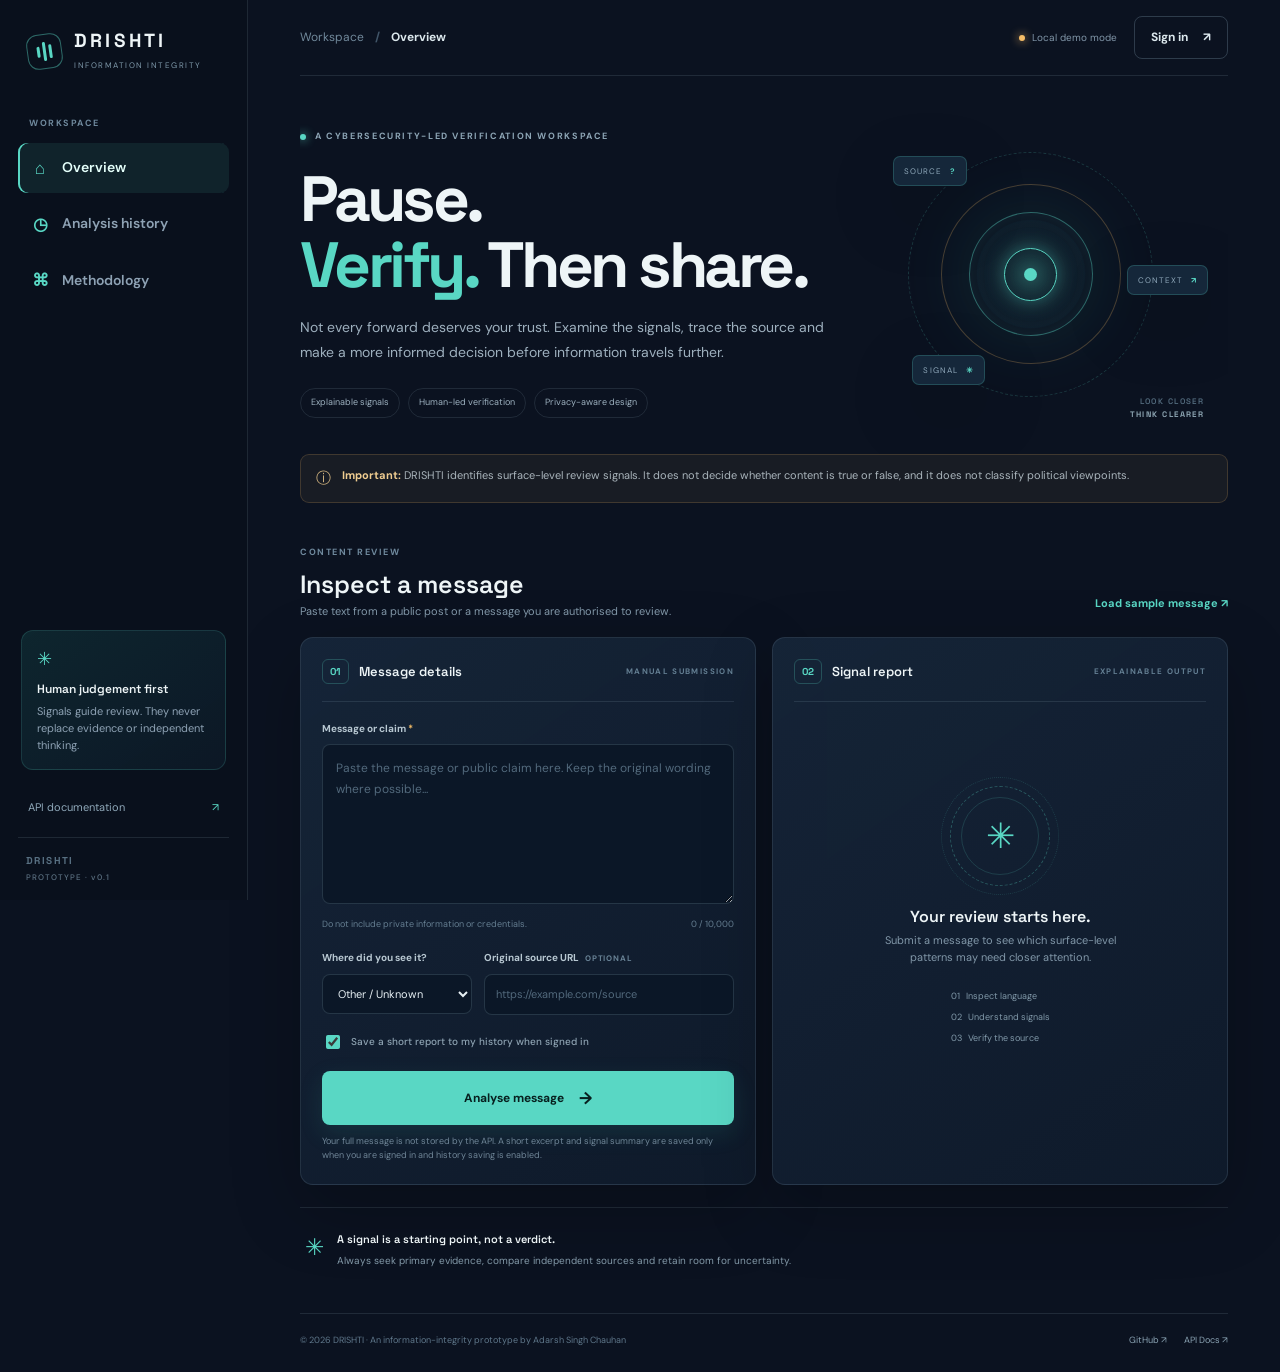
==== frontend/index.html @ ac2045a7 "feat: add responsive DRISHTI web workspace" ====
<!doctype html>
<html lang="en">
<head>
  <meta charset="utf-8">
  <meta name="viewport" content="width=device-width, initial-scale=1">
  <meta name="theme-color" content="#0b1220">
  <meta name="description" content="DRISHTI — an explainable information-integrity and cybersecurity signal analysis prototype.">
  <title>DRISHTI — Information Integrity Workspace</title>
  <link rel="preconnect" href="https://fonts.googleapis.com">
  <link rel="preconnect" href="https://fonts.gstatic.com" crossorigin>
  <link href="https://fonts.googleapis.com/css2?family=DM+Sans:wght@400;500;600;700&family=Space+Grotesk:wght@400;500;600;700&display=swap" rel="stylesheet">
  <link rel="stylesheet" href="styles.css">
</head>
<body>
  <div class="app-shell">
    <aside class="sidebar">
      <a class="brand" href="#top" aria-label="DRISHTI home">
        <span class="brand-mark"><i></i><i></i><i></i></span>
        <span><b>DRISHTI</b><small>INFORMATION INTEGRITY</small></span>
      </a>
      <div class="sidebar-label">WORKSPACE</div>
      <nav class="side-nav" aria-label="Main navigation">
        <button class="nav-link active" data-view="analysis"><span class="nav-icon">⌂</span> Overview</button>
        <button class="nav-link" data-view="history"><span class="nav-icon">◷</span> Analysis history</button>
        <button class="nav-link" data-view="method"><span class="nav-icon">⌘</span> Methodology</button>
      </nav>
      <div class="sidebar-bottom">
        <div class="privacy-card">
          <span class="privacy-icon">✳</span>
          <b>Human judgement first</b>
          <p>Signals guide review. They never replace evidence or independent thinking.</p>
        </div>
        <a class="docs-link" href="http://127.0.0.1:8000/docs" target="_blank" rel="noreferrer">API documentation <span>↗</span></a>
        <div class="sidebar-foot">DRISHTI <span>PROTOTYPE · v0.1</span></div>
      </div>
    </aside>

    <main class="main-content" id="top">
      <header class="topbar">
        <div class="breadcrumb"><span>Workspace</span><b>/</b><strong id="crumb-title">Overview</strong></div>
        <div class="top-actions">
          <span id="api-status" class="api-status"><i></i> Checking API</span>
          <button id="auth-open" class="button button-outline">Sign in <span>↗</span></button>
          <div id="user-chip" class="user-chip hidden"><span>●</span><b id="user-email">Signed in</b><button id="sign-out" aria-label="Sign out">×</button></div>
        </div>
      </header>

      <section class="view active" id="view-analysis">
        <div class="hero">
          <div class="hero-copy">
            <div class="eyebrow"><span class="eyebrow-dot"></span> A CYBERSECURITY-LED VERIFICATION WORKSPACE</div>
            <h1>Pause.<br><em>Verify.</em> Then share.</h1>
            <p>Not every forward deserves your trust. Examine the signals, trace the source and make a more informed decision before information travels further.</p>
            <div class="hero-pills"><span>Explainable signals</span><span>Human-led verification</span><span>Privacy-aware design</span></div>
          </div>
          <div class="hero-art" aria-hidden="true">
            <div class="orbit orbit-one"></div><div class="orbit orbit-two"></div>
            <div class="core-eye"><span class="eye-ring"></span><span class="eye-center"></span></div>
            <div class="float-tag tag-one">SOURCE <b>?</b></div>
            <div class="float-tag tag-two">CONTEXT <b>↗</b></div>
            <div class="float-tag tag-three">SIGNAL <b>✳</b></div>
            <div class="art-caption">LOOK CLOSER<br><b>THINK CLEARER</b></div>
          </div>
        </div>

        <div class="notice"><span>ⓘ</span><p><b>Important:</b> DRISHTI identifies surface-level review signals. It does not decide whether content is true or false, and it does not classify political viewpoints.</p></div>

        <div class="section-heading">
          <div><span class="section-kicker">CONTENT REVIEW</span><h2>Inspect a message</h2><p>Paste text from a public post or a message you are authorised to review.</p></div>
          <button id="sample-button" class="text-button">Load sample message <span>↗</span></button>
        </div>

        <div class="analysis-grid">
          <section class="panel input-panel">
            <div class="panel-head"><div><span class="step-number">01</span><b>Message details</b></div><span class="micro-label">MANUAL SUBMISSION</span></div>
            <form id="analysis-form">
              <label for="content">Message or claim <span class="required">*</span></label>
              <textarea id="content" minlength="20" maxlength="10000" required placeholder="Paste the message or public claim here. Keep the original wording where possible..."></textarea>
              <div class="field-meta"><span>Do not include private information or credentials.</span><span id="char-count">0 / 10,000</span></div>
              <div class="form-row">
                <div class="field-group"><label for="platform">Where did you see it?</label><select id="platform"><option value="whatsapp">WhatsApp</option><option value="instagram">Instagram</option><option value="telegram">Telegram</option><option value="facebook">Facebook</option><option value="x">X / Twitter</option><option value="web">Website</option><option value="other" selected>Other / Unknown</option></select></div>
                <div class="field-group"><label for="source-url">Original source URL <span class="optional">OPTIONAL</span></label><input id="source-url" type="url" placeholder="https://example.com/source"></div>
              </div>
              <label class="check-row"><input id="save-history" type="checkbox" checked><span>Save a short report to my history when signed in</span></label>
              <button class="button button-primary analyze-button" type="submit"><span>Analyse message</span><b>→</b></button>
              <p class="form-foot">Your full message is not stored by the API. A short excerpt and signal summary are saved only when you are signed in and history saving is enabled.</p>
            </form>
          </section>

          <section class="panel result-panel" aria-live="polite">
            <div class="panel-head"><div><span class="step-number">02</span><b>Signal report</b></div><span class="micro-label">EXPLAINABLE OUTPUT</span></div>
            <div id="empty-report" class="empty-report">
              <div class="empty-graphic"><span>✳</span><i></i><b></b></div>
              <h3>Your review starts here.</h3>
              <p>Submit a message to see which surface-level patterns may need closer attention.</p>
              <div class="empty-points"><span>01 &nbsp; Inspect language</span><span>02 &nbsp; Understand signals</span><span>03 &nbsp; Verify the source</span></div>
            </div>
            <div id="report" class="report hidden">
              <div class="score-row">
                <div class="score-gauge" id="score-gauge"><div><strong id="score-value">0</strong><small>/ 100</small></div></div>
                <div class="score-copy"><span class="micro-label">REVIEW PRIORITY</span><h3 id="priority-label">Needs review</h3><p id="result-summary"></p></div>
              </div>
              <div class="report-divider"></div>
              <div class="report-section-title"><b>Detected indicators</b><span id="indicator-count">0 signals</span></div>
              <div id="indicator-list" class="indicator-list"></div>
              <div class="report-divider"></div>
              <div class="report-section-title"><b>What to verify next</b><span>CHECKLIST</span></div>
              <ul id="check-list" class="check-list"></ul>
              <div class="report-disclaimer" id="report-disclaimer"></div>
              <div class="report-source" id="report-source"></div>
            </div>
          </section>
        </div>
        <div class="bottom-note"><span>✳</span><div><b>A signal is a starting point, not a verdict.</b><p>Always seek primary evidence, compare independent sources and retain room for uncertainty.</p></div></div>
      </section>

      <section class="view" id="view-history">
        <div class="page-intro"><span class="section-kicker">YOUR WORKSPACE</span><h1>Analysis <em>history.</em></h1><p>Saved reports belong to your account. Sign in to review or remove them.</p></div>
        <div class="panel history-panel">
          <div class="panel-head"><div><span class="step-number">03</span><b>Saved reports</b></div><button id="refresh-history" class="text-button">Refresh ↻</button></div>
          <div id="history-content" class="history-content"><div class="history-empty"><span>◷</span><b>No saved reports loaded</b><p>Sign in and refresh to view your analysis history.</p></div></div>
        </div>
      </section>

      <section class="view" id="view-method">
        <div class="page-intro"><span class="section-kicker">TRANSPARENCY BY DESIGN</span><h1>Understand the <em>signals.</em></h1><p>DRISHTI's current baseline is intentionally simple and explainable. Learn what it can—and cannot—tell you.</p></div>
        <div class="method-grid">
          <article class="panel method-card"><span class="method-icon">↗</span><h3>Urgency & sharing pressure</h3><p>Looks for language that pressures readers to act immediately or forward a message widely.</p><small>Surface-level language pattern</small></article>
          <article class="panel method-card"><span class="method-icon">⌁</span><h3>Authority & forwarding claims</h3><p>Highlights authority references without an in-text source and markers that suggest the original context may be missing.</p><small>Source context is not verified</small></article>
          <article class="panel method-card"><span class="method-icon">!</span><h3>Panic & formatting signals</h3><p>Surfaces alarm-oriented wording, unusually high capitalisation and repeated emphatic punctuation.</p><small>Not evidence of falsity</small></article>
          <article class="panel method-card"><span class="method-icon">◎</span><h3>Link review</h3><p>Recognises selected common URL shorteners so readers know to inspect the destination safely.</p><small>No malware scan is performed</small></article>
        </div>
        <div class="panel method-warning"><span>ⓘ</span><div><b>What the score means</b><p>The score is a triage aid based on matched rules. It is not a probability, credibility rating, fact-check result or judgement about a person, party or ideology. New models must be evaluated for false positives and bias before use.</p></div></div>
        <div class="method-flow"><span>SUBMIT</span><b>→</b><span>INSPECT</span><b>→</b><span>EXPLAIN</span><b>→</b><span>VERIFY</span><b>→</b><span>DECIDE</span></div>
      </section>

      <footer class="footer"><span>© 2026 DRISHTI · An information-integrity prototype by Adarsh Singh Chauhan</span><span><a href="https://github.com/Adarsh-Singh-Chauhan/dristhi" target="_blank" rel="noreferrer">GitHub ↗</a><a href="http://127.0.0.1:8000/docs" target="_blank" rel="noreferrer">API Docs ↗</a></span></footer>
    </main>
  </div>

  <dialog id="auth-dialog" class="auth-dialog">
    <form id="auth-form" method="dialog">
      <button type="button" id="auth-close" class="dialog-close" aria-label="Close">×</button>
      <span class="section-kicker">YOUR DRISHTI ACCOUNT</span>
      <h2 id="auth-title">Welcome <em>back.</em></h2>
      <p id="auth-description">Sign in to save your analysis history.</p>
      <label for="auth-email">Email address</label><input id="auth-email" type="email" autocomplete="email" required placeholder="you@example.com">
      <label for="auth-password">Password</label><input id="auth-password" type="password" autocomplete="current-password" minlength="8" required placeholder="At least 8 characters">
      <button id="auth-submit" class="button button-primary" type="submit">Sign in →</button>
      <p class="auth-switch"><span id="auth-switch-label">New to DRISHTI?</span> <button type="button" id="auth-mode-toggle">Create an account</button></p>
      <p id="auth-message" class="auth-message" role="status"></p>
    </form>
  </dialog>

  <div id="toast" class="toast" role="status" aria-live="polite"></div>
  <script src="app.js"></script>
</body>
</html>
---- frontend/styles.css ----
:root{--bg:#0b1220;--surface:#111d2e;--surface-2:#15243a;--line:rgba(169,197,218,.13);--text:#eef5f7;--muted:#8ea2b4;--teal:#59d7c4;--teal-dark:#158a83;--amber:#f6bd67;--red:#ef8b80;--shadow:0 24px 70px rgba(0,0,0,.23)}
*{box-sizing:border-box}html{scroll-behavior:smooth}body{margin:0;background:var(--bg);color:var(--text);font-family:"DM Sans",sans-serif;font-size:14px;line-height:1.55}button,input,textarea,select{font:inherit}button{cursor:pointer}a{color:inherit;text-decoration:none}.app-shell{min-height:100vh}.sidebar{width:248px;position:fixed;inset:0 auto 0 0;background:#09101c;border-right:1px solid var(--line);padding:28px 18px 18px;display:flex;flex-direction:column;z-index:5}.brand{display:flex;align-items:center;gap:12px;padding:0 9px 42px}.brand b{font:700 19px "Space Grotesk";letter-spacing:.17em;display:block}.brand small{font-size:8px;letter-spacing:.19em;color:#7f99aa}.brand-mark{width:35px;height:35px;border:1px solid rgba(89,215,196,.45);border-radius:11px;display:flex;align-items:center;justify-content:center;gap:3px;transform:rotate(-8deg)}.brand-mark i{width:3px;border-radius:3px;background:var(--teal);display:block}.brand-mark i:nth-child(1){height:11px}.brand-mark i:nth-child(2){height:19px}.brand-mark i:nth-child(3){height:14px}.sidebar-label,.section-kicker,.micro-label{font-size:9px;letter-spacing:.17em;color:#6f899d;font-weight:700}.sidebar-label{padding:0 11px 12px}.side-nav{display:grid;gap:6px}.nav-link{border:0;background:transparent;text-align:left;padding:12px;border-radius:9px;color:#8ea2b4;font-weight:600;display:flex;align-items:center;gap:12px;transition:.2s}.nav-link:hover,.nav-link.active{background:rgba(89,215,196,.09);color:#e4fffa}.nav-link.active{box-shadow:inset 2px 0 var(--teal)}.nav-icon{font-size:17px;width:20px;text-align:center;color:var(--teal)}.sidebar-bottom{margin-top:auto}.privacy-card{background:linear-gradient(145deg,rgba(30,105,103,.25),rgba(20,41,61,.3));border:1px solid rgba(89,215,196,.17);padding:15px;border-radius:12px;margin:0 3px 18px}.privacy-icon{color:var(--teal);font-size:18px}.privacy-card b{display:block;font:600 12px "Space Grotesk";margin-top:7px}.privacy-card p{color:#8ea2b4;font-size:11px;margin:6px 0 0;line-height:1.55}.docs-link{display:flex;justify-content:space-between;color:#8fa8b9;padding:11px 10px;font-size:11px}.docs-link span{color:var(--teal)}.sidebar-foot{border-top:1px solid var(--line);padding:16px 8px 0;margin-top:10px;color:#587082;font:700 10px "Space Grotesk";letter-spacing:.14em}.sidebar-foot span{display:block;font:500 8px "DM Sans";letter-spacing:.13em;margin-top:5px;color:#5d7283}.main-content{margin-left:248px;max-width:1800px;padding:0 52px}.topbar{height:76px;border-bottom:1px solid var(--line);display:flex;align-items:center;justify-content:space-between}.breadcrumb{display:flex;gap:11px;color:#71899b;font-size:12px}.breadcrumb b{color:#415568}.breadcrumb strong{color:#dbe7ec}.top-actions{display:flex;align-items:center;gap:17px}.api-status{font-size:10px;color:#8196a8;display:flex;align-items:center;gap:7px}.api-status i{width:6px;height:6px;border-radius:50%;background:#e6b461;box-shadow:0 0 10px #e6b461}.api-status.online i{background:var(--teal);box-shadow:0 0 10px var(--teal)}.api-status.offline i{background:var(--amber);box-shadow:0 0 10px var(--amber)}.button{border:0;border-radius:8px;padding:11px 16px;font-weight:700;font-size:12px;display:inline-flex;align-items:center;justify-content:center;gap:15px;transition:transform .2s,background .2s}.button:hover{transform:translateY(-2px)}.button-outline{background:transparent;border:1px solid rgba(151,183,201,.25);color:#dce8ed}.button-outline:hover{border-color:var(--teal)}.button-primary{background:var(--teal);color:#07201f;box-shadow:0 8px 24px rgba(51,191,171,.13)}.button-primary:hover{background:#7ce7d5}.hidden{display:none!important}.user-chip{display:flex;align-items:center;gap:9px;background:var(--surface-2);border:1px solid var(--line);border-radius:20px;padding:6px 9px;color:var(--teal);font-size:11px}.user-chip b{font-weight:600;color:#cbdce4;max-width:150px;overflow:hidden;text-overflow:ellipsis}.user-chip button{border:0;background:none;color:#8ea2b4;font-size:18px}.hero{display:grid;grid-template-columns:1.15fr .85fr;min-height:340px;padding:48px 0 30px;align-items:center;overflow:hidden}.hero-copy{position:relative;z-index:1}.eyebrow{font-size:9px;letter-spacing:.18em;color:#8da5b5;font-weight:700;display:flex;align-items:center;gap:9px}.eyebrow-dot{height:6px;width:6px;border-radius:50%;background:var(--teal);box-shadow:0 0 10px var(--teal)}h1,h2,h3,p{margin-top:0}.hero h1,.page-intro h1{font:700 clamp(43px,5vw,68px)/1.03 "Space Grotesk";letter-spacing:-.055em;margin:23px 0 16px}.hero h1 em,.page-intro h1 em,.auth-dialog h2 em{font-style:normal;color:var(--teal)}.hero-copy>p:not(.eyebrow){max-width:570px;color:#9eb0be;font-size:14px;line-height:1.8}.hero-pills{display:flex;flex-wrap:wrap;gap:8px;margin-top:23px}.hero-pills span{border:1px solid var(--line);border-radius:99px;padding:7px 10px;font-size:9px;color:#9db1bf}.hero-art{height:300px;position:relative;display:grid;place-items:center}.orbit{position:absolute;border:1px solid rgba(89,215,196,.19);border-radius:50%;transform:rotate(-22deg)}.orbit-one{width:245px;height:245px;border-style:dashed;animation:spin 32s linear infinite}.orbit-two{width:180px;height:180px;border-color:rgba(246,189,103,.25);animation:spin 24s linear infinite reverse}.core-eye{width:124px;height:124px;border:1px solid rgba(89,215,196,.44);border-radius:50%;background:radial-gradient(circle,rgba(89,215,196,.18),rgba(21,43,59,.25) 62%,transparent 64%);display:grid;place-items:center;box-shadow:0 0 75px rgba(57,205,183,.12),inset 0 0 28px rgba(89,215,196,.12);animation:pulse 4s ease-in-out infinite}.eye-ring{height:53px;width:53px;border:1px solid var(--teal);border-radius:50%;display:block;position:absolute;box-shadow:0 0 20px rgba(89,215,196,.35)}.eye-center{height:13px;width:13px;background:var(--teal);border-radius:50%;box-shadow:0 0 22px var(--teal)}.float-tag{position:absolute;background:#15273a;border:1px solid rgba(89,215,196,.22);padding:8px 10px;border-radius:7px;font-size:8px;letter-spacing:.13em;color:#8fa8ba;box-shadow:var(--shadow)}.float-tag b{color:var(--teal);margin-left:5px}.tag-one{top:32px;left:15%}.tag-two{right:5%;top:47%}.tag-three{bottom:39px;left:20%}.art-caption{position:absolute;bottom:2px;right:6%;color:#536b7d;font:600 8px/1.7 "Space Grotesk";letter-spacing:.18em;text-align:right}.art-caption b{color:#8ca4b1}.notice{border:1px solid rgba(246,189,103,.18);background:rgba(246,189,103,.055);border-radius:9px;padding:12px 15px;display:flex;align-items:flex-start;gap:11px;color:#d2b47f}.notice>span{font-size:15px}.notice p{font-size:11px;color:#a9b4bb;margin:0;line-height:1.6}.notice b{color:#f0cd91}.section-heading{display:flex;align-items:flex-end;justify-content:space-between;margin:37px 0 17px}.section-heading h2{font:600 25px "Space Grotesk";margin:6px 0 3px}.section-heading p{color:#8399aa;font-size:11px;margin:0}.text-button{border:0;background:none;color:var(--teal);font-weight:700;font-size:11px;padding:8px 0}.text-button:hover{color:#9df4e5}.analysis-grid{display:grid;grid-template-columns:1fr 1fr;gap:16px}.panel{background:linear-gradient(145deg,rgba(22,37,57,.94),rgba(15,27,43,.96));border:1px solid var(--line);border-radius:13px;box-shadow:var(--shadow)}.input-panel,.result-panel{padding:21px}.panel-head{display:flex;align-items:center;justify-content:space-between;padding-bottom:17px;border-bottom:1px solid var(--line);margin-bottom:19px}.panel-head>div{display:flex;align-items:center;gap:10px}.panel-head b{font:600 13px "Space Grotesk"}.step-number{font:700 10px "Space Grotesk";color:var(--teal);border:1px solid rgba(89,215,196,.25);border-radius:6px;padding:5px 7px}.micro-label{font-size:8px;color:#647f93}.input-panel label,.auth-dialog label{display:block;font-size:10px;font-weight:700;color:#b8c8d2;margin:0 0 8px}.required{color:var(--amber)}textarea,input,select{width:100%;background:#0b1727;color:#e6eff3;border:1px solid rgba(151,183,201,.19);border-radius:8px;outline:none;transition:border .2s,box-shadow .2s}textarea:focus,input:focus,select:focus{border-color:rgba(89,215,196,.7);box-shadow:0 0 0 3px rgba(89,215,196,.08)}textarea{min-height:160px;resize:vertical;padding:13px;font-size:12px;line-height:1.7}textarea::placeholder,input::placeholder{color:#52697c}.field-meta{display:flex;justify-content:space-between;color:#647d90;font-size:9px;margin:7px 0 18px}.form-row{display:grid;grid-template-columns:.75fr 1.25fr;gap:12px}.field-group input,.field-group select,.auth-dialog input{padding:11px;font-size:11px}.optional{font-size:8px;color:#698396;margin-left:4px;letter-spacing:.1em}.check-row{display:flex!important;align-items:center;gap:8px;margin:17px 0!important;color:#8fa4b3!important;font-size:10px!important;font-weight:500!important}.check-row input{width:14px;height:14px;accent-color:var(--teal)}.analyze-button{width:100%;padding:14px;margin-top:2px}.analyze-button b{font-size:17px}.form-foot{font-size:9px!important;line-height:1.55!important;color:#6f8597!important;margin:10px 0 0!important}.empty-report{min-height:390px;display:flex;align-items:center;justify-content:center;flex-direction:column;text-align:center;padding:15px}.empty-graphic{height:100px;width:100px;border:1px dashed rgba(89,215,196,.3);border-radius:50%;display:grid;place-items:center;position:relative;margin-bottom:15px}.empty-graphic span{font-size:35px;color:var(--teal);animation:pulse 3s infinite}.empty-graphic i,.empty-graphic b{position:absolute;border:1px solid rgba(89,215,196,.17);border-radius:50%;inset:10px}.empty-graphic b{inset:-10px;border-style:dotted}.empty-report h3{font:600 16px "Space Grotesk";margin:5px 0}.empty-report>p{font-size:11px;color:#8197a8;max-width:260px}.empty-points{display:grid;gap:7px;margin-top:13px;text-align:left;color:#8199a9;font-size:9px}.score-row{display:flex;align-items:center;gap:17px}.score-gauge{width:108px;height:108px;flex-shrink:0;border-radius:50%;display:grid;place-items:center;background:conic-gradient(var(--teal) 0deg,rgba(123,150,169,.13) 0deg);position:relative}.score-gauge:before{content:"";position:absolute;inset:8px;background:#14243a;border-radius:50%}.score-gauge>div{position:relative;text-align:center}.score-gauge strong{font:700 27px "Space Grotesk";display:block}.score-gauge small{font-size:9px;color:#829aab}.score-copy h3{font:600 18px "Space Grotesk";margin:4px 0}.score-copy p{font-size:10px;color:#92a6b4;line-height:1.55;margin:0}.report-divider{height:1px;background:var(--line);margin:18px 0}.report-section-title{display:flex;justify-content:space-between;align-items:center;margin-bottom:10px}.report-section-title b{font:600 11px "Space Grotesk"}.report-section-title span{font-size:8px;color:#70899b;letter-spacing:.1em}.indicator-list{display:grid;gap:8px}.indicator-item{background:rgba(9,20,34,.55);border:1px solid rgba(151,183,201,.1);border-radius:8px;padding:10px}.indicator-top{display:flex;justify-content:space-between;gap:12px}.indicator-top b{font-size:10px}.indicator-top span{color:var(--amber);font-size:9px}.indicator-item p{font-size:9px;color:#8da3b2;margin:5px 0 0;line-height:1.5}.no-indicators{font-size:10px;color:#8da3b2;padding:10px 0}.check-list{padding-left:17px;color:#9aafbd;font-size:10px;display:grid;gap:7px}.check-list li::marker{color:var(--teal)}.report-disclaimer{background:rgba(246,189,103,.055);border:1px solid rgba(246,189,103,.14);border-radius:7px;padding:10px;color:#b6a47e;font-size:9px;line-height:1.55}.report-source{font-size:8px;color:#647d90;margin-top:8px}.bottom-note{display:flex;gap:13px;align-items:center;border-top:1px solid var(--line);padding:20px 5px;margin-top:22px}.bottom-note>span{font-size:23px;color:var(--teal)}.bottom-note b{font:600 11px "Space Grotesk"}.bottom-note p{font-size:10px;color:#8399a8;margin:3px 0 0}.view{display:none;padding-bottom:25px}.view.active{display:block}.page-intro{padding:54px 0 28px}.page-intro h1{font:700 50px/1.05 "Space Grotesk";letter-spacing:-.05em;margin:15px 0 8px}.page-intro h1 em,.auth-dialog h2 em{font-style:normal;color:var(--teal)}.page-intro p{color:#8ea4b3;font-size:13px}.history-panel{padding:22px}.history-content{min-height:230px}.history-empty{min-height:220px;display:grid;place-content:center;text-align:center;color:#7891a4}.history-empty>span{font-size:28px;color:var(--teal)}.history-empty b{font:600 14px "Space Grotesk";color:#d1e0e5;margin:9px 0 3px}.history-empty p{font-size:11px}.history-list{display:grid;gap:10px}.history-item{display:grid;grid-template-columns:1fr auto;gap:15px;align-items:center;padding:13px;border:1px solid var(--line);border-radius:9px;background:rgba(7,17,29,.35)}.history-item b{font-size:11px}.history-item p{color:#849aaa;font-size:10px;margin:4px 0}.history-meta{font-size:8px;color:#668095;letter-spacing:.1em}.history-actions{display:flex;align-items:center;gap:12px}.history-score{font:700 15px "Space Grotesk";color:var(--teal)}.delete-history{background:transparent;border:1px solid var(--line);color:#a5b6c0;border-radius:6px;padding:6px 8px;font-size:9px}.method-grid{display:grid;grid-template-columns:1fr 1fr;gap:14px}.method-card{padding:22px}.method-icon{display:grid;place-items:center;width:38px;height:38px;border-radius:10px;background:rgba(89,215,196,.1);color:var(--teal);font-size:19px}.method-card h3{font:600 15px "Space Grotesk";margin:16px 0 7px}.method-card p{font-size:11px;line-height:1.65;color:#91a6b4;min-height:58px}.method-card small{font-size:8px;letter-spacing:.12em;color:#648197;text-transform:uppercase}.method-warning{padding:17px;display:flex;gap:13px;margin-top:15px;border-color:rgba(246,189,103,.17)}.method-warning>span{color:var(--amber);font-size:17px}.method-warning b{font:600 12px "Space Grotesk"}.method-warning p{font-size:10px;color:#91a5b2;margin:5px 0 0;line-height:1.65}.method-flow{display:flex;align-items:center;justify-content:center;gap:15px;color:#8aa3b4;font:700 9px "Space Grotesk";letter-spacing:.12em;padding:30px 0}.method-flow b{color:var(--teal);font-size:15px}.footer{display:flex;align-items:center;justify-content:space-between;border-top:1px solid var(--line);padding:20px 0 24px;color:#5f778a;font-size:9px}.footer>span:last-child{display:flex;gap:17px}.footer a{color:#8ba3b3}.footer a:hover{color:var(--teal)}.auth-dialog{width:min(420px,calc(100vw - 28px));border:1px solid rgba(89,215,196,.25);border-radius:15px;background:#101e30;color:var(--text);padding:30px;box-shadow:0 30px 100px rgba(0,0,0,.55)}.auth-dialog::backdrop{background:rgba(2,8,16,.78);backdrop-filter:blur(6px)}.dialog-close{position:absolute;right:17px;top:13px;border:0;background:none;color:#9cb0bd;font-size:24px}.auth-dialog h2{font:700 30px "Space Grotesk";margin:14px 0 4px}.auth-dialog>form>p{font-size:11px;color:#8fa5b3}.auth-dialog label{margin-top:18px}.auth-dialog input{margin-bottom:3px}.auth-dialog .button{width:100%;margin-top:18px}.auth-switch{text-align:center;margin-top:17px}.auth-switch button{border:0;background:none;color:var(--teal);font-weight:700;font-size:10px}.auth-message{min-height:16px!important;text-align:center;color:var(--amber)!important}.toast{position:fixed;right:24px;bottom:24px;background:#20384a;border:1px solid rgba(89,215,196,.25);border-radius:9px;padding:12px 16px;color:#d9f4ed;font-size:11px;box-shadow:var(--shadow);opacity:0;transform:translateY(12px);transition:.25s;pointer-events:none;z-index:20}.toast.show{opacity:1;transform:translateY(0)}
@keyframes spin{to{transform:rotate(338deg)}}@keyframes pulse{0%,100%{transform:scale(1);opacity:1}50%{transform:scale(1.04);opacity:.75}}
@media(max-width:1100px){.main-content{padding:0 30px}.sidebar{width:220px}.main-content{margin-left:220px}.analysis-grid{grid-template-columns:1fr}.result-panel{min-height:300px}.empty-report{min-height:260px}.hero{grid-template-columns:1.2fr .8fr}.hero-art{transform:scale(.85)}}
@media(max-width:760px){.sidebar{position:relative;width:auto;height:auto;inset:auto;padding:14px 18px;display:block;border-right:0;border-bottom:1px solid var(--line)}.brand{padding:0 0 13px}.sidebar-label,.sidebar-bottom{display:none}.side-nav{display:flex;overflow:auto;gap:6px}.nav-link{white-space:nowrap;padding:8px 11px;font-size:10px}.nav-icon{font-size:13px}.main-content{margin:0;padding:0 18px}.topbar{height:60px}.breadcrumb{font-size:10px}.api-status{display:none}.button-outline{padding:8px 11px}.hero{grid-template-columns:1fr;padding:36px 0 20px;min-height:0}.hero h1{font-size:52px}.hero-art{height:220px;transform:none}.orbit-one{width:190px;height:190px}.orbit-two{width:140px;height:140px}.core-eye{width:100px;height:100px}.section-heading{align-items:flex-start;gap:12px}.section-heading h2{font-size:21px}.section-heading>div p{max-width:270px}.form-row{grid-template-columns:1fr}.input-panel,.result-panel{padding:16px}.page-intro{padding:38px 0 20px}.page-intro h1{font-size:40px}.method-grid{grid-template-columns:1fr}.method-flow{flex-wrap:wrap;gap:9px;font-size:8px}.footer{display:grid;gap:10px}.history-item{grid-template-columns:1fr}.history-actions{justify-content:flex-end}.user-chip b{max-width:90px}}
@media(prefers-reduced-motion:reduce){*,*::before,*::after{scroll-behavior:auto!important;animation-duration:.01ms!important;animation-iteration-count:1!important;transition-duration:.01ms!important}}
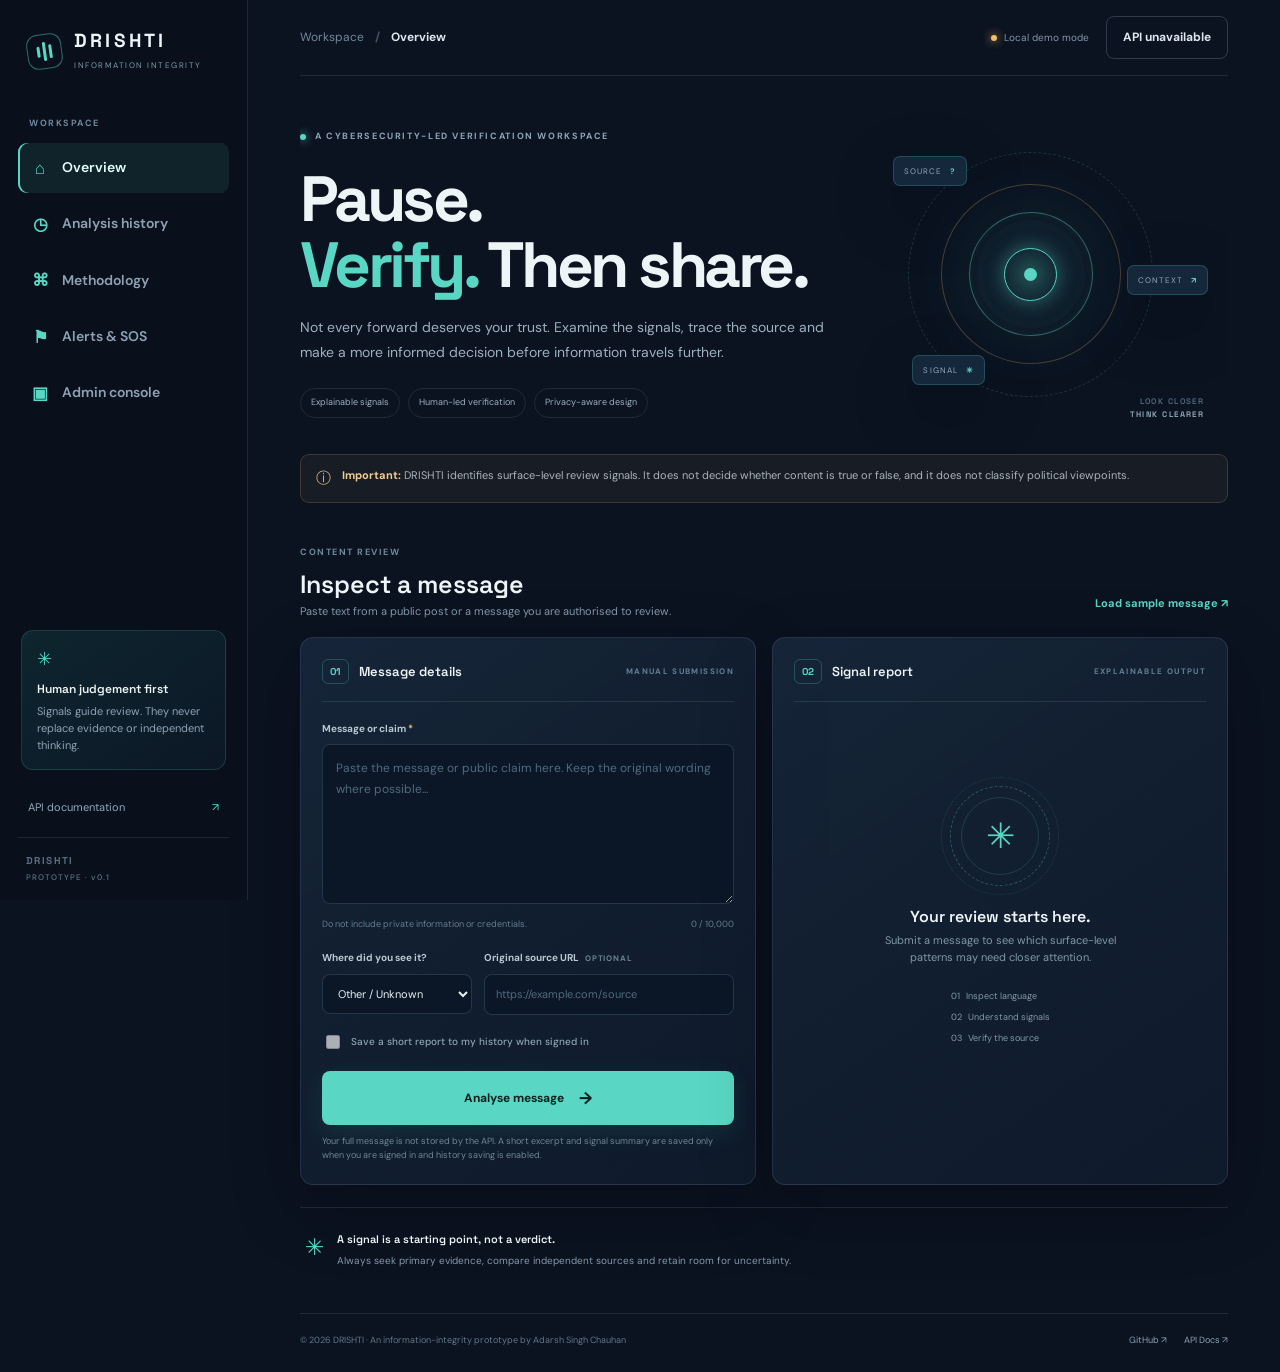
==== commit 2028727c: "Add alerts SOS and admin navigation" ====
--- a/frontend/index.html
+++ b/frontend/index.html
@@ -23,6 +23,8 @@
         <button class="nav-link active" data-view="analysis"><span class="nav-icon">⌂</span> Overview</button>
         <button class="nav-link" data-view="history"><span class="nav-icon">◷</span> Analysis history</button>
         <button class="nav-link" data-view="method"><span class="nav-icon">⌘</span> Methodology</button>
+        <a class="nav-link" href="alerts.html"><span class="nav-icon">⚑</span> Alerts &amp; SOS</a>
+        <a class="nav-link" href="admin.html"><span class="nav-icon">▣</span> Admin console</a>
       </nav>
       <div class="sidebar-bottom">
         <div class="privacy-card">
@@ -30,7 +32,7 @@
           <b>Human judgement first</b>
           <p>Signals guide review. They never replace evidence or independent thinking.</p>
         </div>
-        <a class="docs-link" href="http://127.0.0.1:8000/docs" target="_blank" rel="noreferrer">API documentation <span>↗</span></a>
+        <a class="docs-link" href="/docs" target="_blank" rel="noreferrer">API documentation <span>↗</span></a>
         <div class="sidebar-foot">DRISHTI <span>PROTOTYPE · v0.1</span></div>
       </div>
     </aside>
@@ -134,7 +136,7 @@
         <div class="method-flow"><span>SUBMIT</span><b>→</b><span>INSPECT</span><b>→</b><span>EXPLAIN</span><b>→</b><span>VERIFY</span><b>→</b><span>DECIDE</span></div>
       </section>
 
-      <footer class="footer"><span>© 2026 DRISHTI · An information-integrity prototype by Adarsh Singh Chauhan</span><span><a href="https://github.com/Adarsh-Singh-Chauhan/dristhi" target="_blank" rel="noreferrer">GitHub ↗</a><a href="http://127.0.0.1:8000/docs" target="_blank" rel="noreferrer">API Docs ↗</a></span></footer>
+      <footer class="footer"><span>© 2026 DRISHTI · An information-integrity prototype by Adarsh Singh Chauhan</span><span><a href="https://github.com/Adarsh-Singh-Chauhan/dristhi" target="_blank" rel="noreferrer">GitHub ↗</a><a href="/docs" target="_blank" rel="noreferrer">API Docs ↗</a></span></footer>
     </main>
   </div>
 
@@ -153,6 +155,7 @@
   </dialog>
 
   <div id="toast" class="toast" role="status" aria-live="polite"></div>
+  <script src="config.js"></script>
   <script src="app.js"></script>
 </body>
 </html>
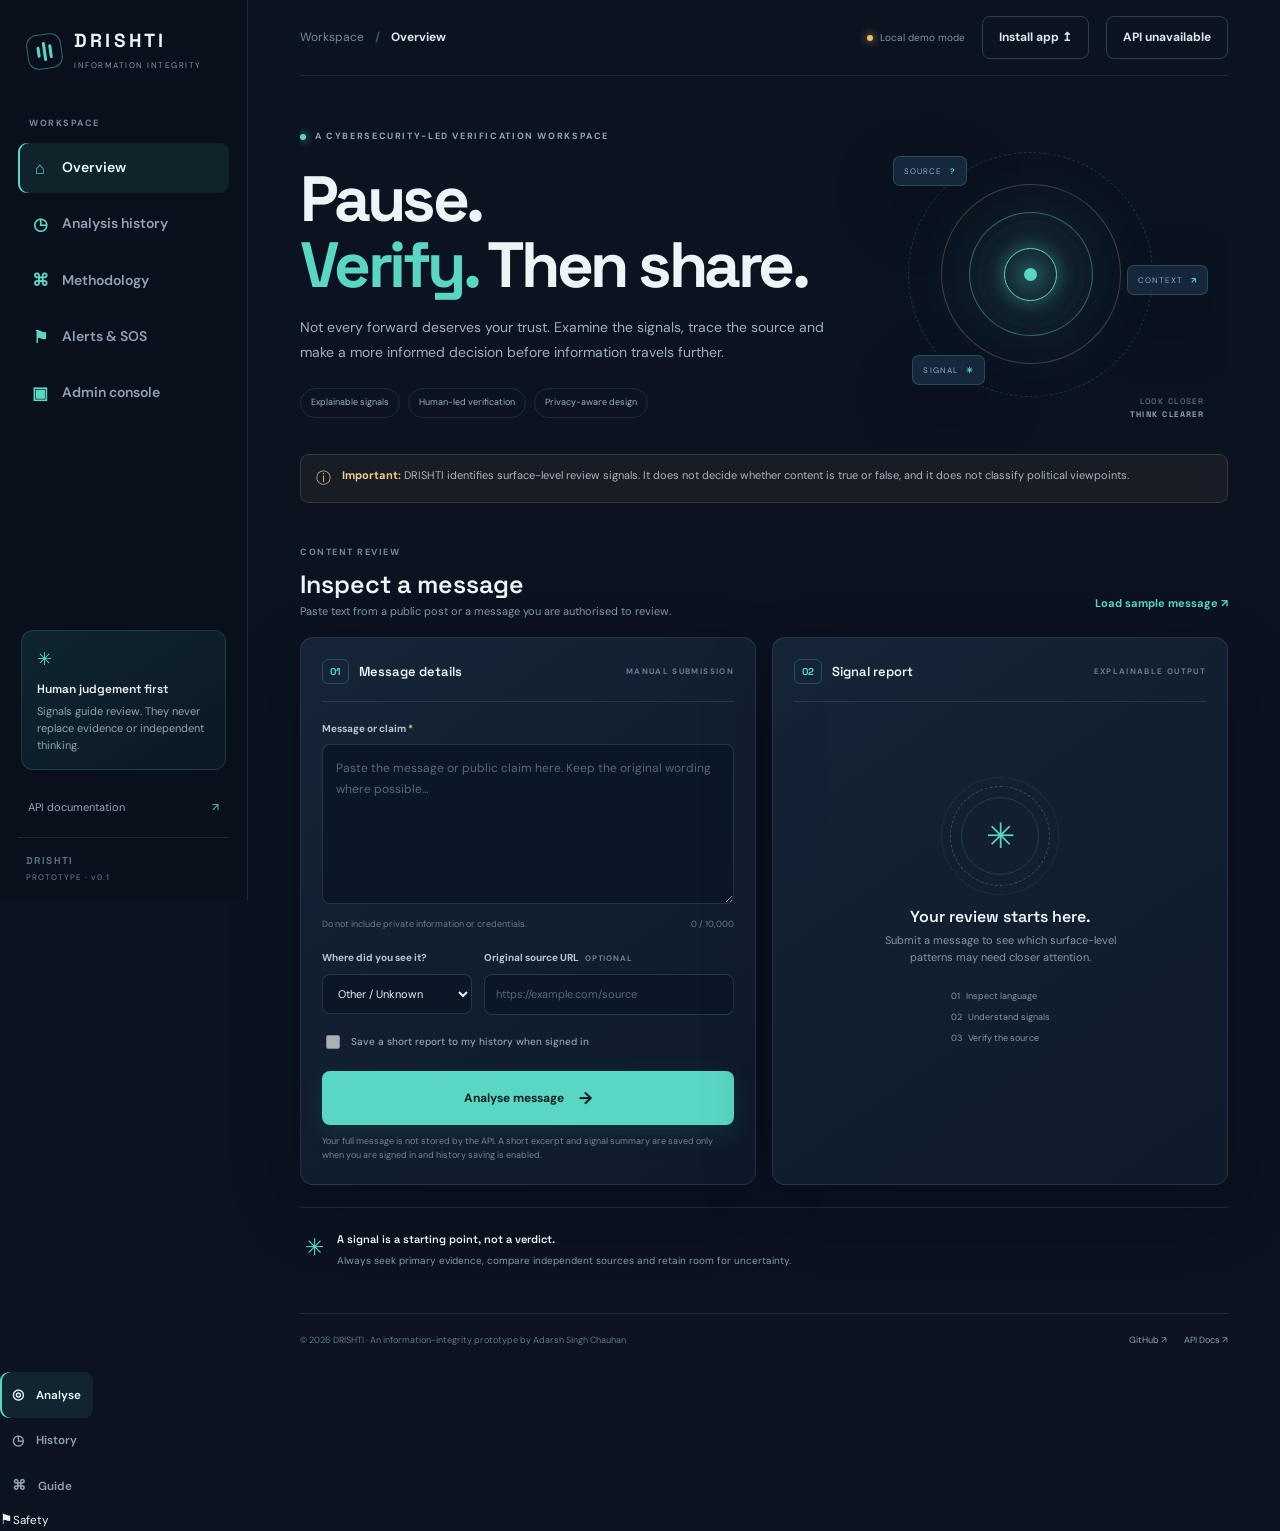
==== commit ba2f1528: "Add installable DRISHTI user app and single Superadmin experience" ====
--- a/frontend/index.html
+++ b/frontend/index.html
@@ -4,6 +4,10 @@
   <meta charset="utf-8">
   <meta name="viewport" content="width=device-width, initial-scale=1">
   <meta name="theme-color" content="#0b1220">
+  <meta name="mobile-web-app-capable" content="yes">
+  <meta name="apple-mobile-web-app-capable" content="yes">
+  <meta name="apple-mobile-web-app-status-bar-style" content="black-translucent">
+  <link rel="manifest" href="/manifest.webmanifest">
   <meta name="description" content="DRISHTI — an explainable information-integrity and cybersecurity signal analysis prototype.">
   <title>DRISHTI — Information Integrity Workspace</title>
   <link rel="preconnect" href="https://fonts.googleapis.com">
@@ -42,6 +46,7 @@
         <div class="breadcrumb"><span>Workspace</span><b>/</b><strong id="crumb-title">Overview</strong></div>
         <div class="top-actions">
           <span id="api-status" class="api-status"><i></i> Checking API</span>
+          <button id="install-app" class="button button-outline install-app-button" type="button">Install app ↥</button>
           <button id="auth-open" class="button button-outline">Sign in <span>↗</span></button>
           <div id="user-chip" class="user-chip hidden"><span>●</span><b id="user-email">Signed in</b><button id="sign-out" aria-label="Sign out">×</button></div>
         </div>
@@ -140,6 +145,13 @@
     </main>
   </div>
 
+  <nav class="mobile-dock" aria-label="User app navigation">
+    <button class="dock-link nav-link active" type="button" data-view="analysis"><span>◎</span><small>Analyse</small></button>
+    <button class="dock-link nav-link" type="button" data-view="history"><span>◷</span><small>History</small></button>
+    <button class="dock-link nav-link" type="button" data-view="method"><span>⌘</span><small>Guide</small></button>
+    <a class="dock-link" href="/alerts.html"><span>⚑</span><small>Safety</small></a>
+  </nav>
+
   <dialog id="auth-dialog" class="auth-dialog">
     <form id="auth-form" method="dialog">
       <button type="button" id="auth-close" class="dialog-close" aria-label="Close">×</button>
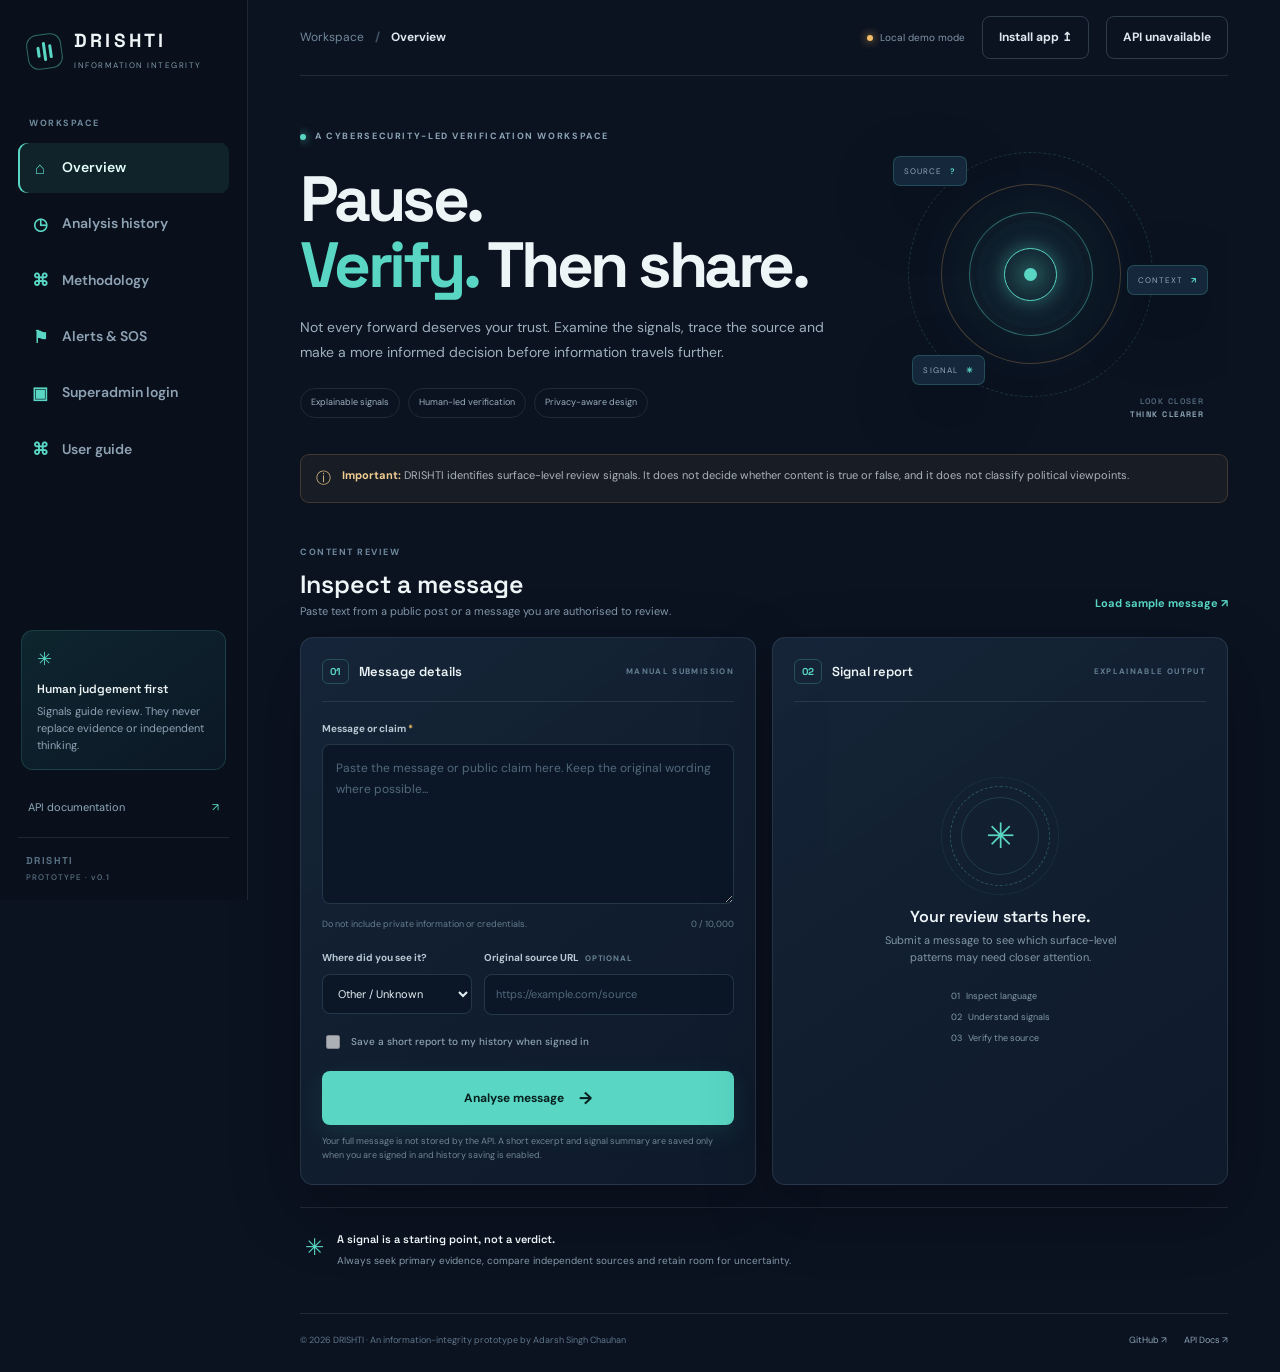
==== commit f954073d: "ui: surface separate user and superadmin entry points plus guide" ====
--- a/frontend/index.html
+++ b/frontend/index.html
@@ -8,6 +8,7 @@
   <meta name="apple-mobile-web-app-capable" content="yes">
   <meta name="apple-mobile-web-app-status-bar-style" content="black-translucent">
   <link rel="manifest" href="/manifest.webmanifest">
+  <link rel="icon" href="/icons/drishti-icon.svg" type="image/svg+xml">
   <meta name="description" content="DRISHTI — an explainable information-integrity and cybersecurity signal analysis prototype.">
   <title>DRISHTI — Information Integrity Workspace</title>
   <link rel="preconnect" href="https://fonts.googleapis.com">
@@ -28,7 +29,8 @@
         <button class="nav-link" data-view="history"><span class="nav-icon">◷</span> Analysis history</button>
         <button class="nav-link" data-view="method"><span class="nav-icon">⌘</span> Methodology</button>
         <a class="nav-link" href="alerts.html"><span class="nav-icon">⚑</span> Alerts &amp; SOS</a>
-        <a class="nav-link" href="admin.html"><span class="nav-icon">▣</span> Admin console</a>
+        <a class="nav-link" href="admin.html"><span class="nav-icon">▣</span> Superadmin login</a>
+        <a class="nav-link" href="guide.html"><span class="nav-icon">⌘</span> User guide</a>
       </nav>
       <div class="sidebar-bottom">
         <div class="privacy-card">
--- a/frontend/styles.css
+++ b/frontend/styles.css
@@ -4,3 +4,71 @@
 @media(max-width:1100px){.main-content{padding:0 30px}.sidebar{width:220px}.main-content{margin-left:220px}.analysis-grid{grid-template-columns:1fr}.result-panel{min-height:300px}.empty-report{min-height:260px}.hero{grid-template-columns:1.2fr .8fr}.hero-art{transform:scale(.85)}}
 @media(max-width:760px){.sidebar{position:relative;width:auto;height:auto;inset:auto;padding:14px 18px;display:block;border-right:0;border-bottom:1px solid var(--line)}.brand{padding:0 0 13px}.sidebar-label,.sidebar-bottom{display:none}.side-nav{display:flex;overflow:auto;gap:6px}.nav-link{white-space:nowrap;padding:8px 11px;font-size:10px}.nav-icon{font-size:13px}.main-content{margin:0;padding:0 18px}.topbar{height:60px}.breadcrumb{font-size:10px}.api-status{display:none}.button-outline{padding:8px 11px}.hero{grid-template-columns:1fr;padding:36px 0 20px;min-height:0}.hero h1{font-size:52px}.hero-art{height:220px;transform:none}.orbit-one{width:190px;height:190px}.orbit-two{width:140px;height:140px}.core-eye{width:100px;height:100px}.section-heading{align-items:flex-start;gap:12px}.section-heading h2{font-size:21px}.section-heading>div p{max-width:270px}.form-row{grid-template-columns:1fr}.input-panel,.result-panel{padding:16px}.page-intro{padding:38px 0 20px}.page-intro h1{font-size:40px}.method-grid{grid-template-columns:1fr}.method-flow{flex-wrap:wrap;gap:9px;font-size:8px}.footer{display:grid;gap:10px}.history-item{grid-template-columns:1fr}.history-actions{justify-content:flex-end}.user-chip b{max-width:90px}}
 @media(prefers-reduced-motion:reduce){*,*::before,*::after{scroll-behavior:auto!important;animation-duration:.01ms!important;animation-iteration-count:1!important;transition-duration:.01ms!important}}
+
+
+/* DRISHTI mobile app layer — appended to retain the existing workspace styling. */
+.mobile-dock{display:none}
+.dock-link{border:0;background:transparent;color:#8ea2b4;text-align:center;text-decoration:none;min-width:0}
+.dock-link span{font-size:19px;line-height:1.1;color:var(--teal)}
+.dock-link small{font-size:9px;font-weight:700;letter-spacing:.03em}
+.dock-link.active{color:#e8fffa;background:rgba(89,215,196,.10);border-radius:11px}
+.install-app-button{white-space:nowrap}
+@media(max-width:760px){
+  .sidebar .side-nav{display:none}
+  .sidebar{padding:13px 18px 12px}
+  .brand{padding:0}
+  .main-content{padding-bottom:calc(96px + env(safe-area-inset-bottom))}
+  .mobile-dock{
+    position:fixed;z-index:30;left:12px;right:12px;bottom:calc(8px + env(safe-area-inset-bottom));
+    display:grid;grid-template-columns:repeat(4,minmax(0,1fr));gap:5px;
+    padding:8px 7px;background:rgba(8,17,29,.94);backdrop-filter:blur(18px);
+    border:1px solid rgba(89,215,196,.20);border-radius:17px;
+    box-shadow:0 14px 42px rgba(0,0,0,.42)
+  }
+  .mobile-dock .dock-link{display:flex;flex-direction:column;align-items:center;justify-content:center;gap:4px;padding:8px 3px;min-height:48px}
+  .topbar{gap:8px}
+  .top-actions{gap:8px}
+  .install-app-button{font-size:9px;padding:8px 9px;gap:4px}
+  .user-chip{max-width:132px}
+  .toast{left:14px;right:14px;bottom:calc(88px + env(safe-area-inset-bottom));text-align:center}
+}
+@media(prefers-reduced-motion:no-preference){
+  .mobile-dock{animation:dock-in .45s cubic-bezier(.2,.8,.2,1) both}
+  .dock-link{transition:background .2s ease,color .2s ease,transform .2s ease}
+  .dock-link:active{transform:scale(.96)}
+}
+@keyframes dock-in{from{opacity:0;transform:translateY(14px)}to{opacity:1;transform:translateY(0)}}
+
+
+/* DRISHTI mobile app layer — appended to retain the existing workspace styling. */
+.mobile-dock{display:none}
+.dock-link{border:0;background:transparent;color:#8ea2b4;text-align:center;text-decoration:none;min-width:0}
+.dock-link span{font-size:19px;line-height:1.1;color:var(--teal)}
+.dock-link small{font-size:9px;font-weight:700;letter-spacing:.03em}
+.dock-link.active{color:#e8fffa;background:rgba(89,215,196,.10);border-radius:11px}
+.install-app-button{white-space:nowrap}
+@media(max-width:760px){
+  .sidebar .side-nav{display:none}
+  .sidebar{padding:13px 18px 12px}
+  .brand{padding:0}
+  .main-content{padding-bottom:calc(96px + env(safe-area-inset-bottom))}
+  .mobile-dock{
+    position:fixed;z-index:30;left:12px;right:12px;bottom:calc(8px + env(safe-area-inset-bottom));
+    display:grid;grid-template-columns:repeat(4,minmax(0,1fr));gap:5px;
+    padding:8px 7px;background:rgba(8,17,29,.94);backdrop-filter:blur(18px);
+    border:1px solid rgba(89,215,196,.20);border-radius:17px;
+    box-shadow:0 14px 42px rgba(0,0,0,.42)
+  }
+  .mobile-dock .dock-link{display:flex;flex-direction:column;align-items:center;justify-content:center;gap:4px;padding:8px 3px;min-height:48px}
+  .topbar{gap:8px}
+  .top-actions{gap:8px}
+  .install-app-button{font-size:9px;padding:8px 9px;gap:4px}
+  .user-chip{max-width:132px}
+  .toast{left:14px;right:14px;bottom:calc(88px + env(safe-area-inset-bottom));text-align:center}
+}
+@media(prefers-reduced-motion:no-preference){
+  .mobile-dock{animation:dock-in .45s cubic-bezier(.2,.8,.2,1) both}
+  .dock-link{transition:background .2s ease,color .2s ease,transform .2s ease}
+  .dock-link:active{transform:scale(.96)}
+}
+@keyframes dock-in{from{opacity:0;transform:translateY(14px)}to{opacity:1;transform:translateY(0)}}
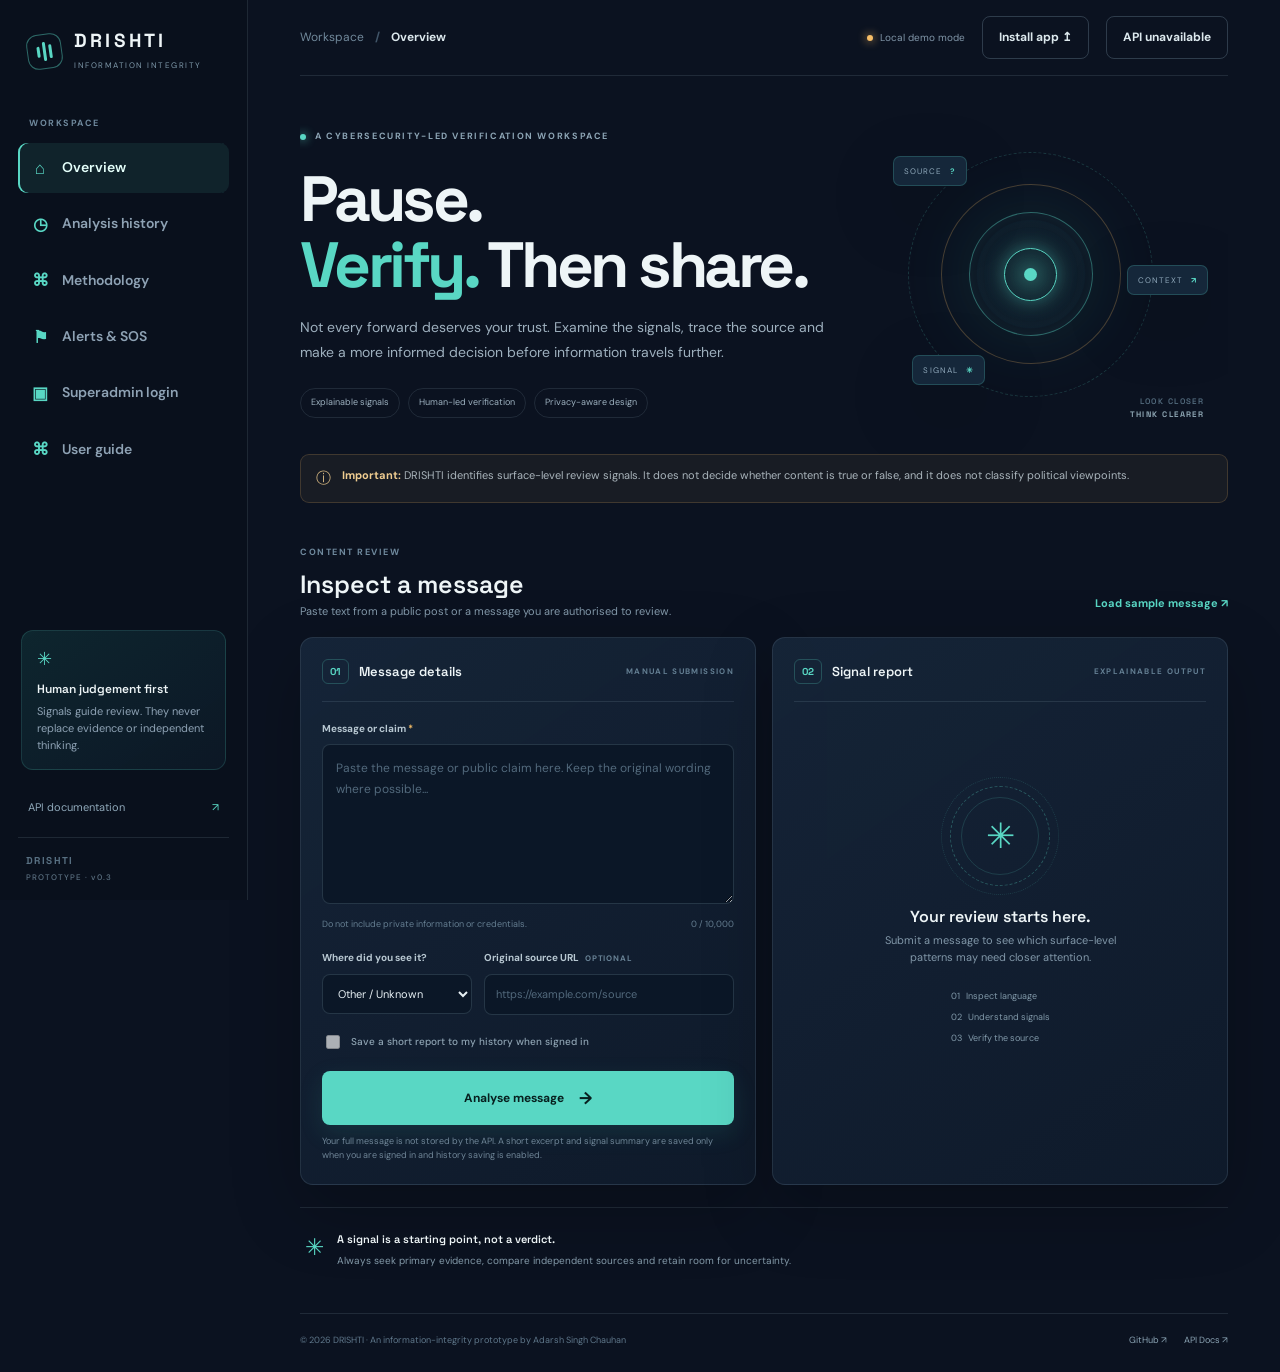
==== commit e2fe094b: "ui: add mobile help shortcut and current app version" ====
--- a/frontend/index.html
+++ b/frontend/index.html
@@ -39,7 +39,7 @@
           <p>Signals guide review. They never replace evidence or independent thinking.</p>
         </div>
         <a class="docs-link" href="/docs" target="_blank" rel="noreferrer">API documentation <span>↗</span></a>
-        <div class="sidebar-foot">DRISHTI <span>PROTOTYPE · v0.1</span></div>
+        <div class="sidebar-foot">DRISHTI <span>PROTOTYPE · v0.3</span></div>
       </div>
     </aside>
 
@@ -151,6 +151,7 @@
     <button class="dock-link nav-link active" type="button" data-view="analysis"><span>◎</span><small>Analyse</small></button>
     <button class="dock-link nav-link" type="button" data-view="history"><span>◷</span><small>History</small></button>
     <button class="dock-link nav-link" type="button" data-view="method"><span>⌘</span><small>Guide</small></button>
+    <a class="dock-link" href="/guide.html"><span>⌑</span><small>Help</small></a>
     <a class="dock-link" href="/alerts.html"><span>⚑</span><small>Safety</small></a>
   </nav>
 
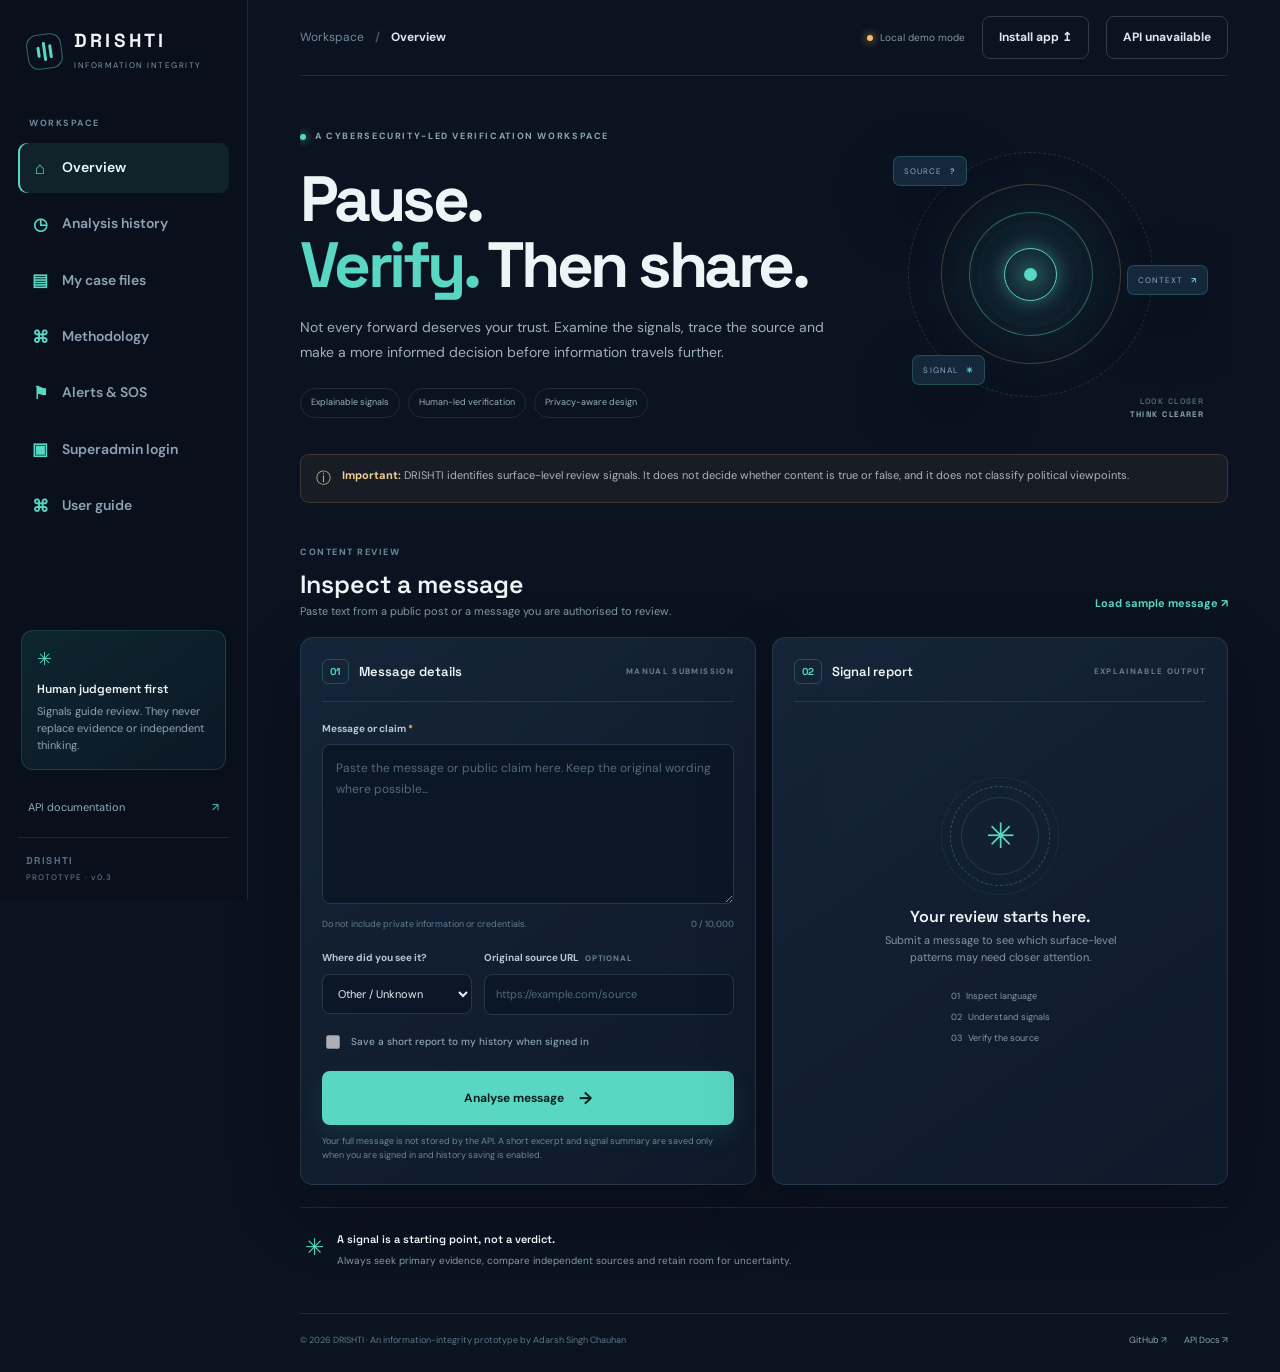
==== commit c5d99759: "feat: add create-case form and private case history view" ====
--- a/frontend/index.html
+++ b/frontend/index.html
@@ -27,6 +27,7 @@
       <nav class="side-nav" aria-label="Main navigation">
         <button class="nav-link active" data-view="analysis"><span class="nav-icon">⌂</span> Overview</button>
         <button class="nav-link" data-view="history"><span class="nav-icon">◷</span> Analysis history</button>
+        <button class="nav-link" data-view="cases"><span class="nav-icon">▤</span> My case files</button>
         <button class="nav-link" data-view="method"><span class="nav-icon">⌘</span> Methodology</button>
         <a class="nav-link" href="alerts.html"><span class="nav-icon">⚑</span> Alerts &amp; SOS</a>
         <a class="nav-link" href="admin.html"><span class="nav-icon">▣</span> Superadmin login</a>
@@ -117,6 +118,16 @@
               <ul id="check-list" class="check-list"></ul>
               <div class="report-disclaimer" id="report-disclaimer"></div>
               <div class="report-source" id="report-source"></div>
+              <section class="case-submit-panel" id="case-submit-panel">
+                <div class="case-submit-head"><div><span class="section-kicker">HUMAN REVIEW WORKFLOW</span><h3>Create an evidence case file</h3><p>Send this claim to the review queue. A signal score alone never decides a verdict.</p></div><span class="case-mark">CASE</span></div>
+                <form id="case-file-form" class="form-grid">
+                  <div><label for="case-title">Case title</label><input id="case-title" minlength="8" maxlength="140" required placeholder="Short, neutral case title"></div>
+                  <div><label for="case-category">Case category</label><select id="case-category"><option value="misinformation">Misleading information</option><option value="phishing">Phishing / suspicious link</option><option value="impersonation">Impersonation</option><option value="deepfake">Manipulated media / deepfake</option><option value="cyber_attack">Cyber incident</option><option value="other">Other / needs triage</option></select></div>
+                  <div><label for="case-context">What should a reviewer know? <span class="optional">OPTIONAL</span></label><textarea id="case-context" maxlength="2000" placeholder="Add context, where it appeared and what needs checking. Do not include passwords or private data."></textarea></div>
+                  <button class="button button-primary" type="submit">Create case file <span>→</span></button>
+                  <p class="form-foot" id="case-submit-message">Requires a signed-in account and configured persistent storage. Submitted cases start as Received and need human review.</p>
+                </form>
+              </section>
             </div>
           </section>
         </div>
@@ -129,6 +140,11 @@
           <div class="panel-head"><div><span class="step-number">03</span><b>Saved reports</b></div><button id="refresh-history" class="text-button">Refresh ↻</button></div>
           <div id="history-content" class="history-content"><div class="history-empty"><span>◷</span><b>No saved reports loaded</b><p>Sign in and refresh to view your analysis history.</p></div></div>
         </div>
+      </section>
+
+      <section class="view" id="view-cases">
+        <div class="page-intro"><span class="section-kicker">EVIDENCE & FOLLOW-UP</span><h1>My case <em>files.</em></h1><p>Track submitted claims and see the evidence summary added by a reviewer. A received case is not a confirmed finding.</p></div>
+        <div class="panel history-panel"><div class="panel-head"><div><span class="step-number">04</span><b>Submitted cases</b></div><button id="refresh-cases" class="text-button" type="button">Refresh ↻</button></div><div id="case-content" class="history-content"><div class="history-empty"><span>▤</span><b>Sign in to view your case files</b><p>Case files are private to your account.</p></div></div></div>
       </section>
 
       <section class="view" id="view-method">
@@ -150,6 +166,7 @@
   <nav class="mobile-dock" aria-label="User app navigation">
     <button class="dock-link nav-link active" type="button" data-view="analysis"><span>◎</span><small>Analyse</small></button>
     <button class="dock-link nav-link" type="button" data-view="history"><span>◷</span><small>History</small></button>
+    <button class="dock-link nav-link" type="button" data-view="cases"><span>▤</span><small>Cases</small></button>
     <button class="dock-link nav-link" type="button" data-view="method"><span>⌘</span><small>Guide</small></button>
     <a class="dock-link" href="/guide.html"><span>⌑</span><small>Help</small></a>
     <a class="dock-link" href="/alerts.html"><span>⚑</span><small>Safety</small></a>
--- a/frontend/styles.css
+++ b/frontend/styles.css
@@ -20,7 +20,7 @@
   .main-content{padding-bottom:calc(96px + env(safe-area-inset-bottom))}
   .mobile-dock{
     position:fixed;z-index:30;left:12px;right:12px;bottom:calc(8px + env(safe-area-inset-bottom));
-    display:grid;grid-template-columns:repeat(4,minmax(0,1fr));gap:5px;
+    display:grid;grid-template-columns:repeat(5,minmax(0,1fr));gap:5px;
     padding:8px 7px;background:rgba(8,17,29,.94);backdrop-filter:blur(18px);
     border:1px solid rgba(89,215,196,.20);border-radius:17px;
     box-shadow:0 14px 42px rgba(0,0,0,.42)
@@ -54,7 +54,7 @@
   .main-content{padding-bottom:calc(96px + env(safe-area-inset-bottom))}
   .mobile-dock{
     position:fixed;z-index:30;left:12px;right:12px;bottom:calc(8px + env(safe-area-inset-bottom));
-    display:grid;grid-template-columns:repeat(4,minmax(0,1fr));gap:5px;
+    display:grid;grid-template-columns:repeat(5,minmax(0,1fr));gap:5px;
     padding:8px 7px;background:rgba(8,17,29,.94);backdrop-filter:blur(18px);
     border:1px solid rgba(89,215,196,.20);border-radius:17px;
     box-shadow:0 14px 42px rgba(0,0,0,.42)
